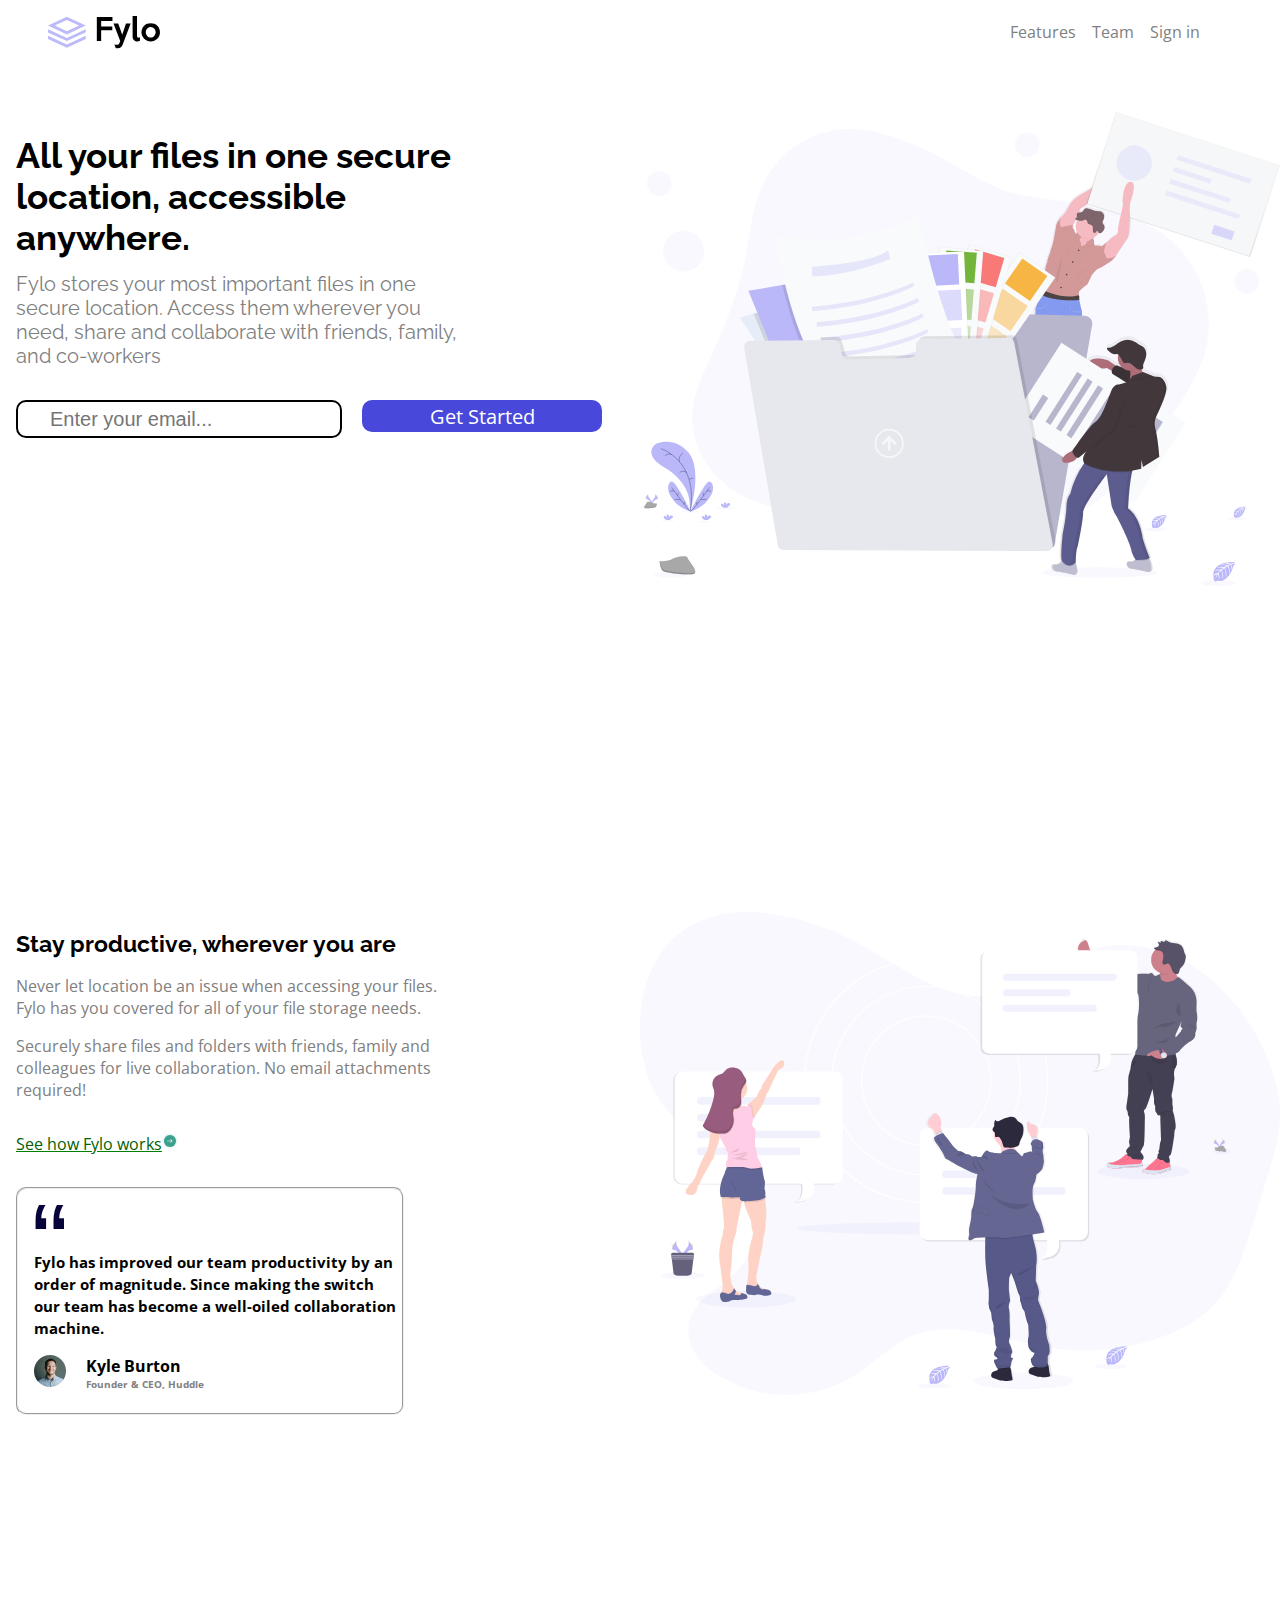
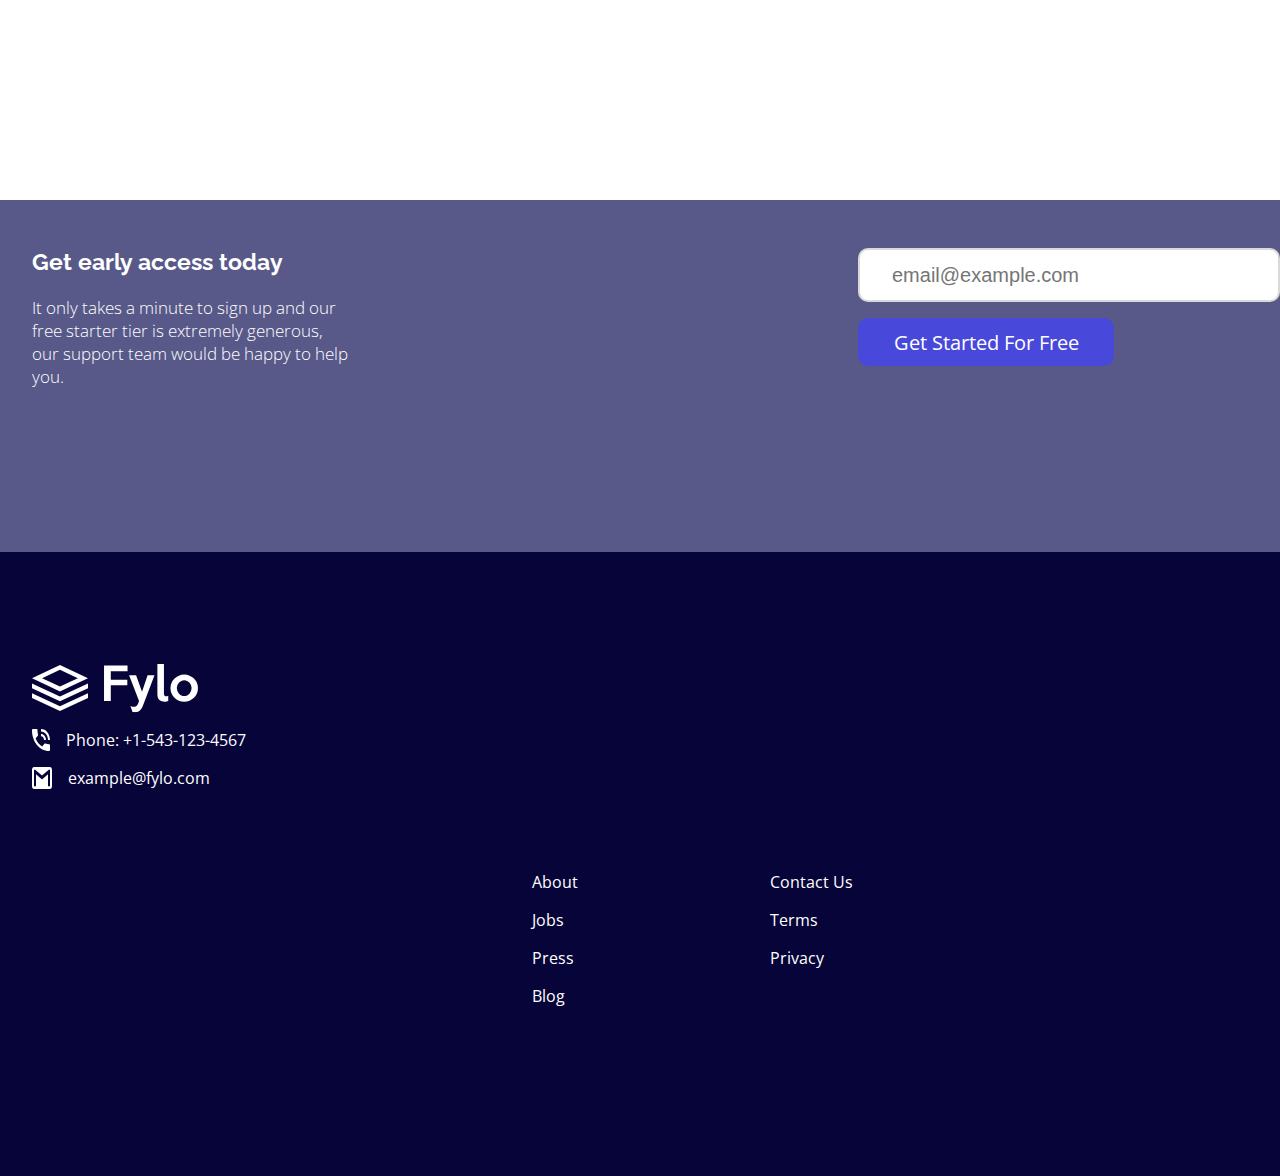
==== Untitled-1.html @ c17187b0 "initial commit" ====
<!DOCTYPE html>
<html lang="en">
  <head>
    <meta charset="UTF-8" />
    <meta name="viewport" content="width=device-width, initial-scale=1.0" />
    <title>Fylo Landing Page</title>
    <link rel="stylesheet" href="Untitled-1.css" />
  </head>
  <body>
    <nav>
      <div class="navbar">
        <div class="logo"><img src="logo - Copy.svg" alt="logo" class="fylo" /></div>
        <div class="beginning">
          <div class="nav"><a href="index.html" class="toplink">Features</a></div>
          <div class="nav"><a href="index.html" class="toplink">Team</a></div>
          <div class="nav"><a href="index.html" class="toplink">Sign in</a></div>
        </div>
      </div>
      <div>
        <div>
          <div class="okan">
            <div class="image">
              <img
              src="illustration-1.svg"
              alt="illustration-1"
              class="illustration-1"
            />
            <div class="meji">
              <div class="heading">
                <h1>All your files in one secure location, accessible anywhere.</h1>
              </div>
              <div class="sub-heading">
                Fylo stores your most important files in one secure location. Access
                them wherever you need, share and collaborate with friends, family,
                and co-workers
              </div>
              <div class="inner">
                <div class="email">
                  <input
                    type="email"
                    name="email"
                    id="email"
                    placeholder="Enter your email..."
                  />
                </div>
                <div class="startcontainer">
                  <div class="start">
                    <a href="index.html" class="starting">Get Started</a>
                  </div>
                </div>
              </div>
            </div>
            </div>
          </div class="two">
          </div>
        <div class="image"><img src="illustration-2.svg" alt="illustration-2" class="illustration-2"></div>
        <div class="container"></div>
        <div class="header"><h2>Stay productive, wherever you are</h2></div>
        <div class="paragraph">Never let location be an issue when accessing your files. Fylo has you covered for all of your file storage needs.</div>
        <div class="paragraph">Securely share files and folders with friends, family and colleagues for live collaboration. No email attachments required!</div>
        <div class="guide"><a href="index.html" class="guidance">See how Fylo works <img src="icon-arrow.svg" alt="arrow"></a></div>
        <div class="part2">
          <div class="bubble">
            <div class="quote"><img src="icon-quotes.svg" alt="quote" class="quotee"></div>
            <div class="praise">Fylo has improved our team productivity by an order of magnitude. Since making the switch our team has become a well-oiled collaboration machine.</div>
            <div class="picture"><img src="avatar-testimonial.jpg" alt="kyle" class="kyle">
              <div class="details">Kyle Burton <span class="title">Founder & CEO, Huddle</span></div>
            </div>
          </div>
        </div>
        <div class="part3">
          <div class="grouping">
            <div class="box">Get early access today</div>
            <div class="head">It only takes a minute to sign up and our free starter tier is extremely generous, our support team would be happy to help you.</div>
          </div>
          <div class="group2">
            <div class="address">          <input
              type="email"
              name="email"
              id="address"
              placeholder="email@example.com"
            /></div>
            <div class="begin">
              <a href="index.html" class="starting">Get Started For Free</a>
            </div>
          </div>
        </div>
        <div class="part4">
          <div class="section1">
            <div class="fylologo"><img src="logo.svg" alt="logo"/></div>
            <div class="phonenumber"><img src="icon-phone.svg" alt="" class="icon-phone"> Phone: +1-543-123-4567</div>
            <div class="gmail"><img src="icon-email.svg" alt="" class="icon-email"> example@fylo.com</div>
          </div>
          <div class="mother">
            <div class="finallinks">
              <div><a href="index.html" class="endinglinks">About</a></div>
              <div><a href="index.html" class="endinglinks">Jobs</a></div>
              <div><a href="index.html" class="endinglinks">Press</a></div>
              <div><a href="index.html" class="endinglinks">Blog</a></div>
            </div>
            <div class="finallinks2">
              <div><a href="index.html"  class="endinglinks">Contact Us</a></div>
              <div><a href="index.html"  class="endinglinks">Terms</a></div>
              <div><a href="index.html"  class="endinglinks">Privacy</a></div>
            </div>
          </div>
          <div class="handles">
            <img src="" alt="">
          </div>
        </div>
      </div>
    </nav>
  </body>
</html>
---- Untitled-1.css ----
@import url(https://fonts.googleapis.com/css?family=Open+Sans:300,regular,500,600,700,800,300italic,italic,500italic,600italic,700italic,800italic);
@import url(https://fonts.googleapis.com/css?family=Raleway:100,200,300,regular,500,600,700,800,900,100italic,200italic,300italic,italic,500italic,600italic,700italic,800italic,900italic);
body {
  display: grid;
  margin: 0;
}
nav {
  position: relative;
}
nav,
a {
  display: inline-block;
  text-decoration: none;
  color: gray;
  font-weight: 400;
}
.navbar {
  margin: 0;
  height: 7rem;
  width: 100%;
  display: flex;
  font-family: Open Sans;
}
.logo {
  height: 4rem;
  width: 9rem;
  padding-top: 1rem;
  padding-left: 1rem;
  margin-right: 2rem;
}
.fylo {
  width: 7rem;
}
.nav {
  height: 4rem;
  margin-right: 1rem;
  display: flex;
  align-items: center;
  justify-content: center;
}
.beginning {
  display: flex;
  width: 80vw;
  justify-content: end;
}
.illustration-1 {
  width: 100vw;
  margin-bottom: 2rem;
}
.illustration-2 {
  width: 100vw;
  margin-bottom: 2rem;
}
.heading {
  display: flex;
  justify-content: center;
  height: 12rem;
}
h1 {
  text-align: center;
  font-size: 35px;
  font-family: Raleway;
  color: black;
  font-weight: 700;
}
.sub-heading {
  height: 6rem;
  font-size: 20px;
  display: flex;
  text-align: center;
  font-family: Raleway;
  margin-bottom: 2rem;
}
.email {
  display: flex;
  justify-content: center;
  margin-bottom: 1rem;
}
#email {
  height: 3rem;
  width: 70vw;
  font-size: 20px;
  padding-left: 2rem;
  color: rgba(128, 128, 128, 0.3);
  border: solid 2px black;
  border-radius: 10px;
}
.startcontainer {
  display: flex;
  justify-content: center;
  align-items: center;
}
.start {
  background-color: rgb(72, 72, 218);
  text-decoration: none;
  display: flex;
  justify-content: center;
  align-items: center;
  height: 3rem;
  width: 80vw;
  border-radius: 10px;
  margin-bottom: 4rem;
}
.starting {
  color: white;
  font-size: 20px;
  font-family: Open Sans;
}
.two {
  font-family: Raleway;
}
.header {
  text-align: center;
  font-size: 15px;
  font-family: Raleway;
  color: black;
  font-weight: 700;
}
.paragraph {
  margin-bottom: 1rem;
  width: 99vw;
  margin-left: 1rem;
  font-family: Open Sans;
  line-height: 22px;
}
.guide {
  display: flex;
  text-align: center;
  justify-content: center;
  align-items: center;
  margin-bottom: 2rem;
  margin-top: 2rem;
}
.guidance {
  color: rgb(2, 95, 2);
  text-decoration: underline green;
  font-family: Open Sans;
}
.part2 {
  display: flex;
  justify-content: center;
  align-items: center;
}
.bubble {
  background-color: white;
  height: 14rem;
  width: 80vw;
  border-radius: 10px;
  border: groove 2px;
  margin-bottom: 4rem;
}
.quotee {
  width: 2rem;
  padding-top: 1rem;
  padding-left: 1rem;
  margin-bottom: 1rem;
}
.praise {
  margin-left: 1rem;
  font-family: Open Sans;
  font-size: 15px;
  color: black;
  font-weight: bold;
  line-height: 22px;
}
.picture {
  display: flex;
  margin-bottom: 4rem;
}
.details {
  width: 8rem;
  margin-top: 1rem;
  margin-left: 20px;
  font-family: Open Sans;
  color: black;
  font-weight: bolder;
}
.kyle {
  height: 2rem;
  margin-left: 1rem;
  margin-top: 1rem;
  border-radius: 1rem;
}
.title {
  font-size: 10px;
  color: gray;
}
.part3 {
  height: 22rem;
  width: 100%;
  margin-left: 0;
  /* margin-right: 0; */
  background-color: hsl(238, 22%, 44%);
}
.box {
  color: white;
  /* display: flex; */
  text-align: center;
  font-size: 23px;
  font-family: Raleway;
  font-weight: bold;
  height: 3rem;
  padding-top: 1rem;
  clear: both;
}
.head {
  color: white;
  text-align: center;
  font-family: Open Sans;
  font-size: 17px;
  font-weight: lighter;
  width: 20rem;
}
.grouping {
  display: grid;
  justify-content: center;
  align-items: center;
  margin-bottom: 1rem;
}
.address {
  display: flex;
  justify-content: center;
  margin-bottom: 1rem;
}
#address {
  height: 3rem;
  width: 70vw;
  font-size: 20px;
  padding-left: 2rem;
  color: rgba(128, 128, 128, 0.3);
  border: solid 2px;
  border-radius: 10px;
}
.begin {
  background-color: rgb(72, 72, 218);
  text-decoration: none;
  display: flex;
  justify-content: center;
  align-items: center;
  height: 3rem;
  width: 80vw;
  border-radius: 10px;
  margin-bottom: 4rem;
}
.group2 {
  display: grid;
  justify-content: center;
  align-items: center;
}
.part4 {
  background-color: hsl(243, 87%, 12%);
  height: 39rem;
  width: 100%;
}
.fylologo {
  padding-left: 2rem;
  padding-top: 3rem;
}
.phonenumber {
  color: white;
  padding-left: 2rem;
  padding-top: 3rem;
  font-family: Open Sans;
  margin-bottom: 1rem;
}
.gmail {
  color: white;
  padding-left: 2rem;
  font-family: Open Sans;
  margin-bottom: 2rem;
}
.icon-phone {
  margin-right: 1rem;
}
.icon-email {
  margin-right: 1rem;
}
.toplink:hover {
  color: blue;
  transition: all;
  transition: 1s;
}
.guidance:hover {
  color: blue;
  transition: all;
  transition-duration: 1s;
}
.finallinks {
  margin-bottom: 2rem;
}
.finallinks2 {
  margin-bottom: 2rem;
}
.endinglinks {
  color: white;
  padding-left: 2rem;
  font-family: Open Sans;
  margin-bottom: 1rem;
}
.endinglinks:hover {
  color: blue;
  transition: all 1s;
}
@media (min-width: 600px) {
  body {
    display: flex;
  }
  .okan {
    height: 50rem;
    display: grid;
  }
  img {
    float: right;
  }
  .illustration-1 {
    width: 50vw;
    float: right;
  }
  .illustration-2 {
    width: 50vw;
  }
  .meji {
    width: 50%;
    height: 30rem;
    margin-left: 1rem;
    /* display: grid; */
  }
  .heading {
    height: 4rem;
    margin-bottom: 3rem;
    display: grid;
    text-align: start;
    justify-content: start;
    width: 29rem;
  }
  .sub-heading {
    display: grid;
    text-align: start;
    width: 28rem;
    padding-top: 3rem;
  }
  h1 {
    text-align: start;
  }
  #email {
    width: 18rem;
    height: 2rem;
    margin-right: 20px;
  }
  .start {
    width: 15rem;
    height: 2rem;
  }
  .inner {
    display: flex;
  }
  .image {
    float: right;
    height: 888px;
  }
  .header {
    text-align: start;
    margin-left: 1rem;
  }
  .paragraph {
    width: 27rem;
  }
  .part3 {
    width: 100vw;
    display: flex;
  }
  #address {
    width: 30vw;
  }
  .begin {
    width: 20vw;
  }
  .grouping {
    display: block;
    width: 30vw;
    text-align: start;
    margin-left: 2rem;
    margin-right: 28rem;
  }
  .box {
    text-align: start;
    padding-top: 3rem;
  }
  .head {
    text-align: start;
  }
  .group2 {
    display: block;
    justify-content: end;
    padding-top: 3rem;
  }
  .bubble {
    width: 30vw;
    display: grid;
  }
  .part2 {
    display: block;
    margin-left: 1rem;
  }
  .guide {
    display: block;
    margin-left: 1rem;
    text-align: start;
  }
  .icon-phone {
    display: flex;
    justify-content: start;
  }
  .phonenumber {
    display: flex;
    justify-content: start;
    padding-top: 1rem;
  }
  .gmail {
    display: flex;
    justify-content: start;
  }
  .fylologo {
    display: flex;
    justify-content: start;
    padding-top: 7rem;
  }
  .finallinks {
    margin-right: 10rem;
  }
  .mother {
    position: relative;
    top: 50px;
    left: 500px;
    display: flex;
  }
  .details {
    display: grid;
  }
  .quote {
    display: flex;
    justify-content: start;
    align-items: start;
    text-align: start;
  }
}
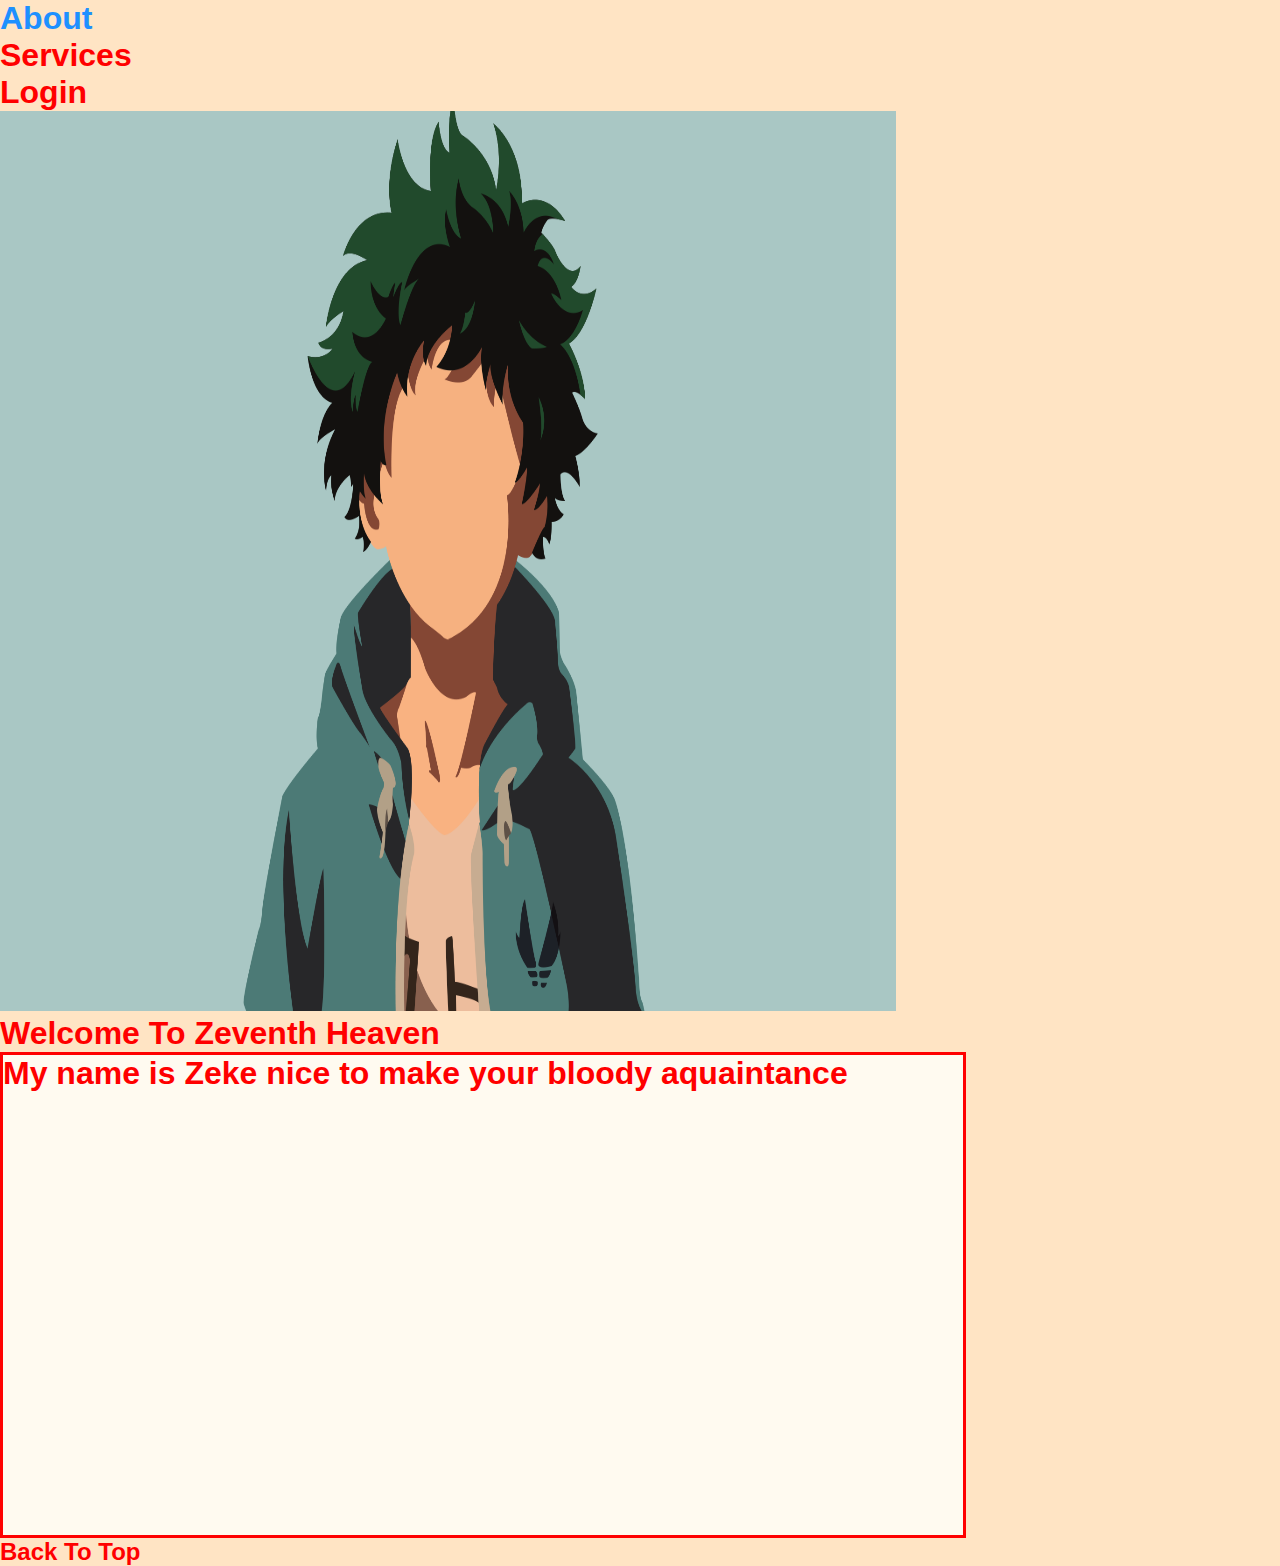
==== commit 61716469: "change index.html" ====
--- a/Untitled-1.html
+++ b/Untitled-1.html
@@ -2,113 +2,31 @@
 <html lang="en">
   <head>
     <meta charset="UTF-8" />
+    <meta http-equiv="X-UA-Compatible" content="IE=edge" />
     <meta name="viewport" content="width=device-width, initial-scale=1.0" />
-    <title>Fylo Landing Page</title>
-    <link rel="stylesheet" href="Untitled-1.css" />
+    <title>Home</title>
+    <link rel="stylesheet" href="./css/styles.css" />
   </head>
-  <body>
+  <body id="House">
     <nav>
-      <div class="navbar">
-        <div class="logo"><img src="logo - Copy.svg" alt="logo" class="fylo" /></div>
-        <div class="beginning">
-          <div class="nav"><a href="index.html" class="toplink">Features</a></div>
-          <div class="nav"><a href="index.html" class="toplink">Team</a></div>
-          <div class="nav"><a href="index.html" class="toplink">Sign in</a></div>
-        </div>
+      <h1>
+        <a href="Untitled-1 (2).html" target="_blank"  class="linked"
+          >About</a>
+      </h1>
+      <h1>
+        <a href="Uncharted.html" target="_blank" class="linked">Services</a>
+      </h1>
+      <h1>
+        <a href="Untitled-1.html" target="_blank" class="linked">Login</a>
+    </nav>
+      <img src="Fresh Deku.png" alt="Deku" id="Izuku" />
+      <h1>Welcome To Zeventh Heaven</h1>
+      <div>
+        <h1 class="Zeke">My name is Zeke nice to make your bloody aquaintance</h1>
       </div>
-      <div>
-        <div>
-          <div class="okan">
-            <div class="image">
-              <img
-              src="illustration-1.svg"
-              alt="illustration-1"
-              class="illustration-1"
-            />
-            <div class="meji">
-              <div class="heading">
-                <h1>All your files in one secure location, accessible anywhere.</h1>
-              </div>
-              <div class="sub-heading">
-                Fylo stores your most important files in one secure location. Access
-                them wherever you need, share and collaborate with friends, family,
-                and co-workers
-              </div>
-              <div class="inner">
-                <div class="email">
-                  <input
-                    type="email"
-                    name="email"
-                    id="email"
-                    placeholder="Enter your email..."
-                  />
-                </div>
-                <div class="startcontainer">
-                  <div class="start">
-                    <a href="index.html" class="starting">Get Started</a>
-                  </div>
-                </div>
-              </div>
-            </div>
-            </div>
-          </div class="two">
-          </div>
-        <div class="image"><img src="illustration-2.svg" alt="illustration-2" class="illustration-2"></div>
-        <div class="container"></div>
-        <div class="header"><h2>Stay productive, wherever you are</h2></div>
-        <div class="paragraph">Never let location be an issue when accessing your files. Fylo has you covered for all of your file storage needs.</div>
-        <div class="paragraph">Securely share files and folders with friends, family and colleagues for live collaboration. No email attachments required!</div>
-        <div class="guide"><a href="index.html" class="guidance">See how Fylo works <img src="icon-arrow.svg" alt="arrow"></a></div>
-        <div class="part2">
-          <div class="bubble">
-            <div class="quote"><img src="icon-quotes.svg" alt="quote" class="quotee"></div>
-            <div class="praise">Fylo has improved our team productivity by an order of magnitude. Since making the switch our team has become a well-oiled collaboration machine.</div>
-            <div class="picture"><img src="avatar-testimonial.jpg" alt="kyle" class="kyle">
-              <div class="details">Kyle Burton <span class="title">Founder & CEO, Huddle</span></div>
-            </div>
-          </div>
-        </div>
-        <div class="part3">
-          <div class="grouping">
-            <div class="box">Get early access today</div>
-            <div class="head">It only takes a minute to sign up and our free starter tier is extremely generous, our support team would be happy to help you.</div>
-          </div>
-          <div class="group2">
-            <div class="address">          <input
-              type="email"
-              name="email"
-              id="address"
-              placeholder="email@example.com"
-            /></div>
-            <div class="begin">
-              <a href="index.html" class="starting">Get Started For Free</a>
-            </div>
-          </div>
-        </div>
-        <div class="part4">
-          <div class="section1">
-            <div class="fylologo"><img src="logo.svg" alt="logo"/></div>
-            <div class="phonenumber"><img src="icon-phone.svg" alt="" class="icon-phone"> Phone: +1-543-123-4567</div>
-            <div class="gmail"><img src="icon-email.svg" alt="" class="icon-email"> example@fylo.com</div>
-          </div>
-          <div class="mother">
-            <div class="finallinks">
-              <div><a href="index.html" class="endinglinks">About</a></div>
-              <div><a href="index.html" class="endinglinks">Jobs</a></div>
-              <div><a href="index.html" class="endinglinks">Press</a></div>
-              <div><a href="index.html" class="endinglinks">Blog</a></div>
-            </div>
-            <div class="finallinks2">
-              <div><a href="index.html"  class="endinglinks">Contact Us</a></div>
-              <div><a href="index.html"  class="endinglinks">Terms</a></div>
-              <div><a href="index.html"  class="endinglinks">Privacy</a></div>
-            </div>
-          </div>
-          <div class="handles">
-            <img src="" alt="">
-          </div>
-        </div>
-      </div>
-    </nav>
+    </h1>
+    <h2>
+      <a href="#House" class="Beginning">Back To Top</a>
+    </h2>
   </body>
 </html>
--- a/css/styles.css
+++ b/css/styles.css
@@ -0,0 +1,69 @@
+* {
+  margin: 0;
+}
+#First {
+  color: rgb(210, 18, 10);
+  background: bisque;
+}
+#House {
+  background: bisque;
+  color: red;
+}
+#Izuku {
+  height: 100vh;
+  width: 70vw;
+}
+div {
+  background-color: floralwhite;
+  border-style: solid;
+  width: 60rem;
+  height: 30rem;
+  font-weight: 900;
+  position: relative;
+}
+body {
+  font-family: helvetica;
+  text-decoration: none;
+}
+a {
+  text-decoration: none;
+  background-color: bisque;
+  color: red;
+  display: block;
+}
+#Beginning {
+  background-color: black;
+}
+
+.linked {
+  margin-top: 0;
+  top: 0;
+  position: sticky;
+}
+/* #Morales {
+  z-index: 4;
+  position: absolute;
+  top: -2;
+} */
+h1:hover {
+  background-color: black;
+  color: coral;
+  transition-property: all;
+  transition-duration: 1s;
+}
+div:hover {
+  background-color: black;
+  color: coral;
+  transition-property: all;
+  transition-duration: 1s;
+}
+a:visited {
+  color: purple;
+}
+a:hover,
+a:focus {
+  color: dodgerblue;
+}
+a:active {
+  color: red;
+}
